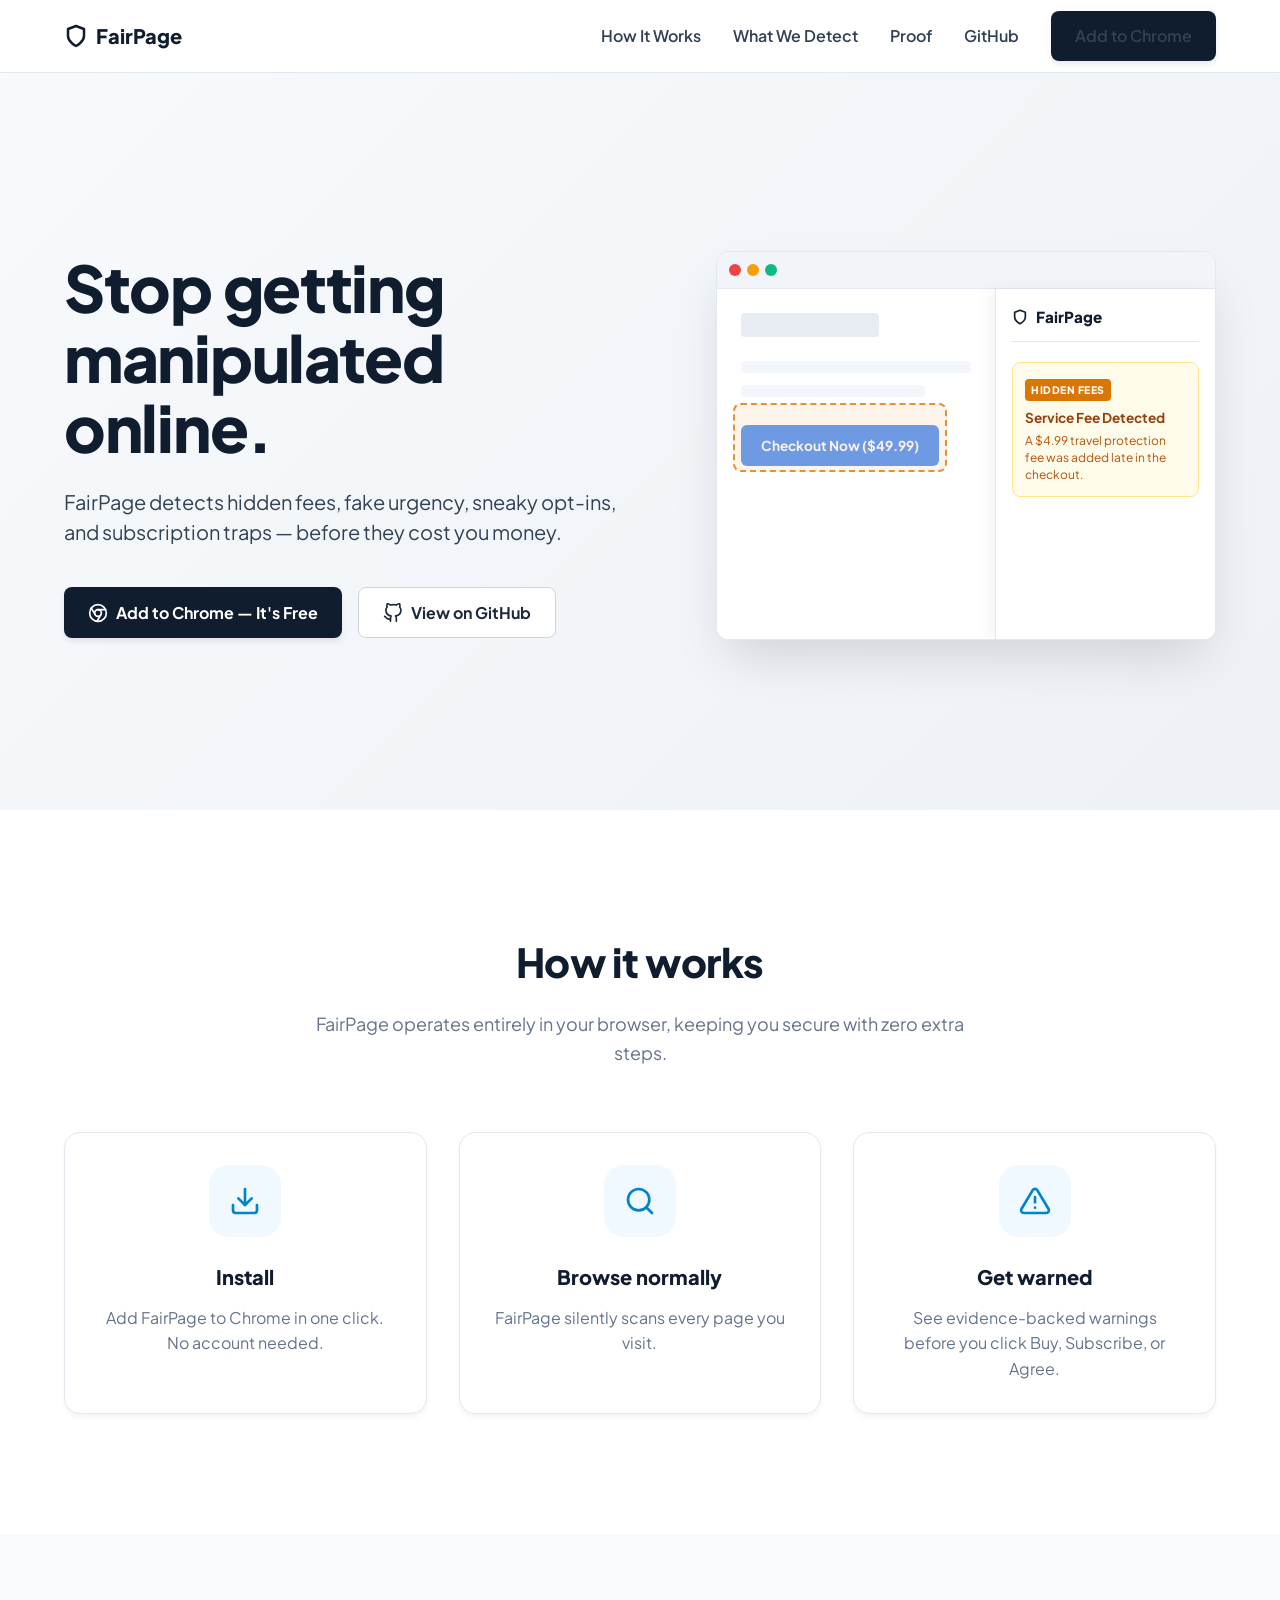
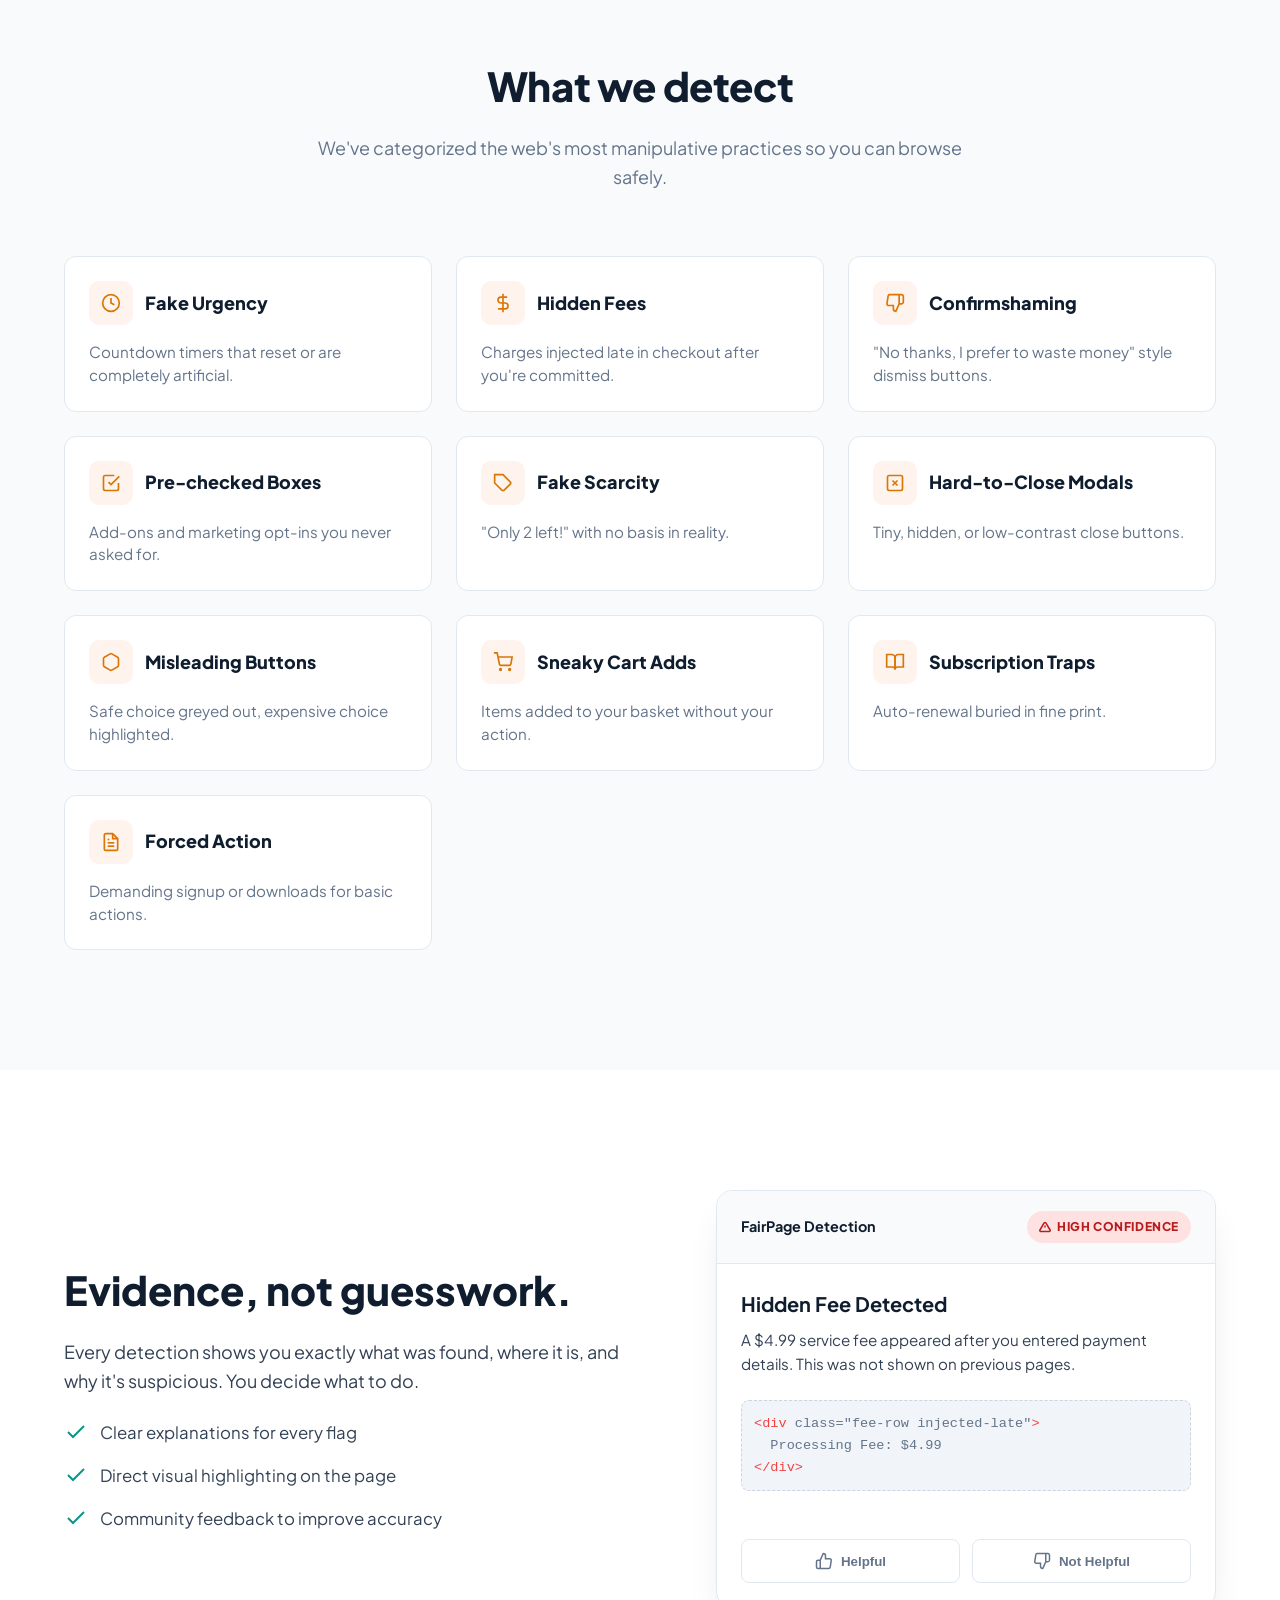
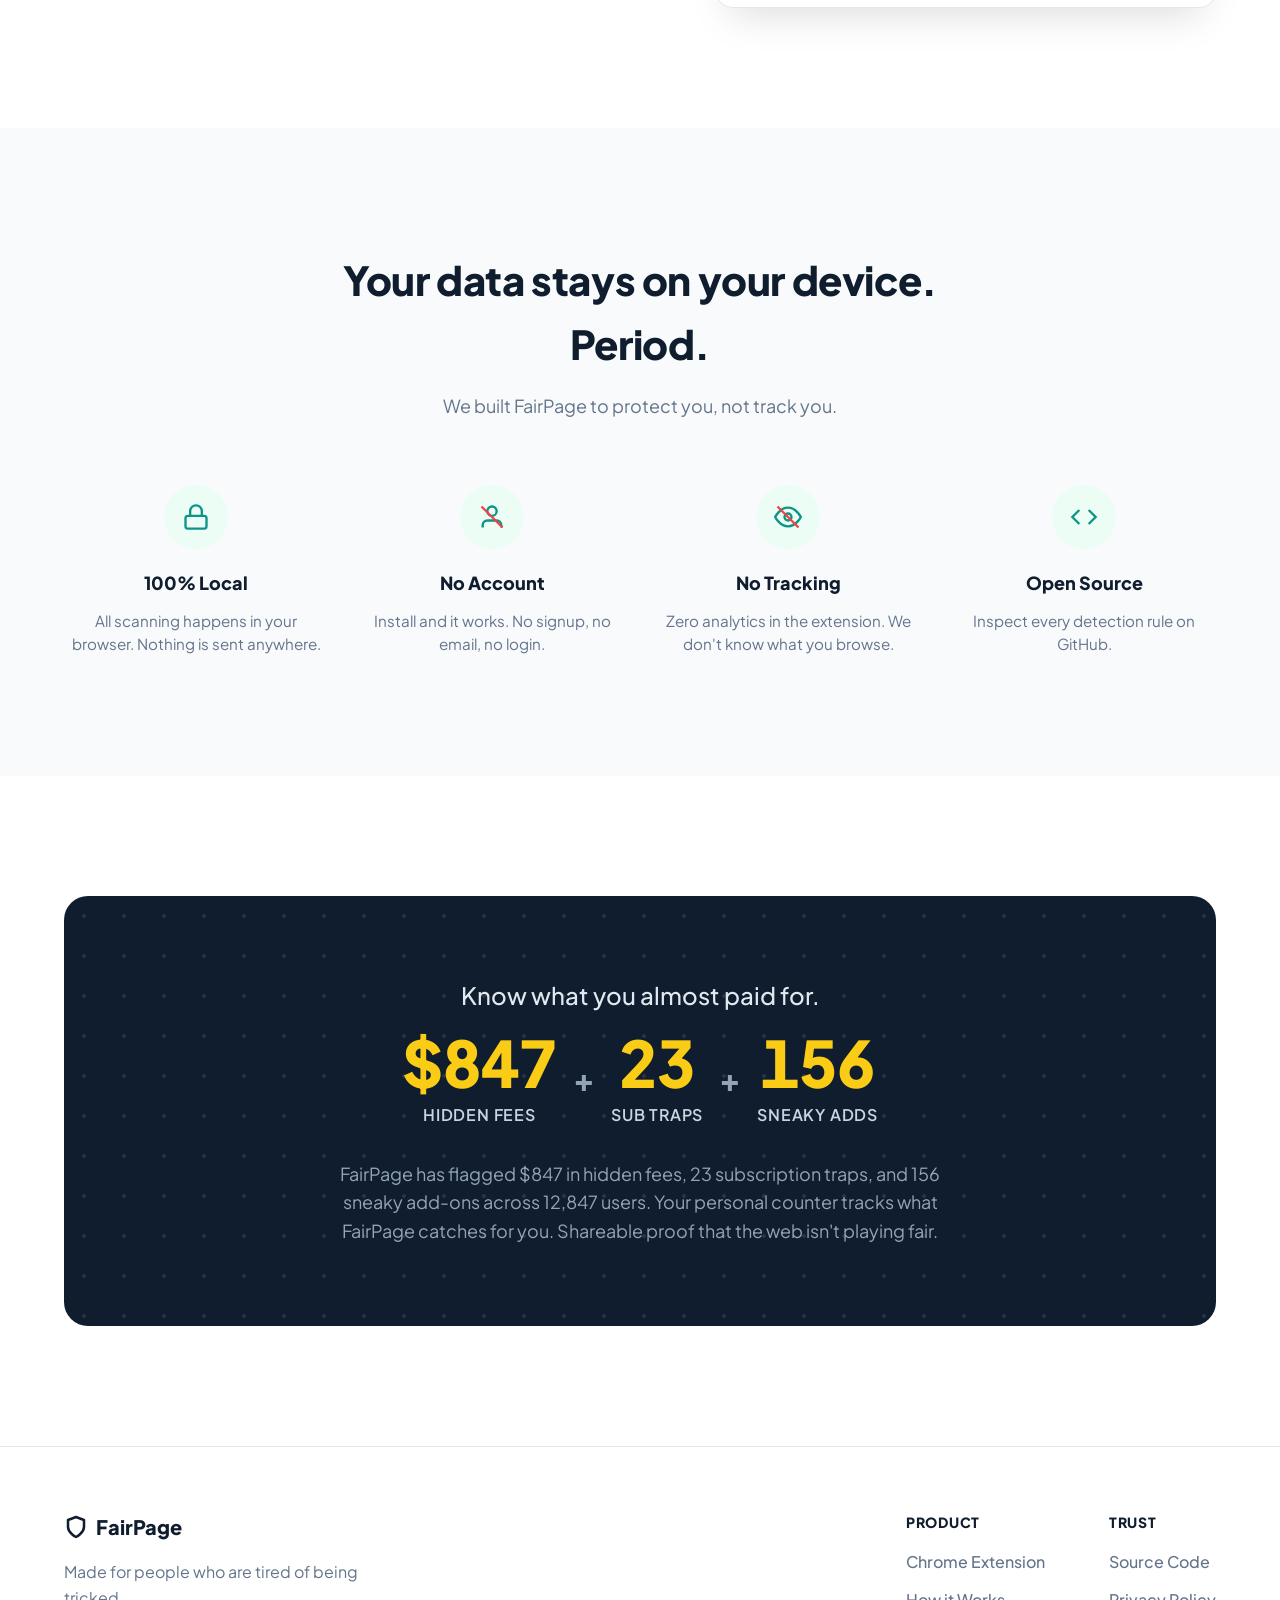
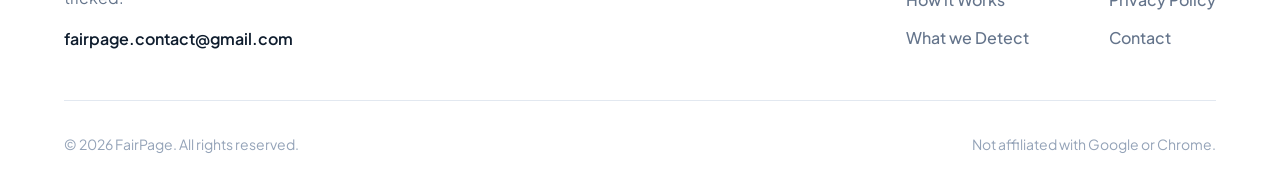
==== index.html @ 8c4fdb08 "Initial commit for FairPage Site" ====
<!DOCTYPE html>
<html lang="en">
<head>
    <meta charset="UTF-8">
    <meta name="viewport" content="width=device-width, initial-scale=1.0">
    <title>FairPage | Stop getting manipulated online</title>
    <meta name="description" content="FairPage detects hidden fees, fake urgency, sneaky opt-ins, and subscription traps — before they cost you money.">
    <link rel="stylesheet" href="css/style.css">
</head>
<body>
    <!-- Navbar -->
    <nav class="navbar">
        <div class="container nav-content">
            <a href="#" class="logo">
                <svg width="24" height="24" viewBox="0 0 24 24" fill="none" stroke="currentColor" stroke-width="2.5" stroke-linecap="round" stroke-linejoin="round"><path d="M12 22s8-4 8-10V5l-8-3-8 3v7c0 6 8 10 8 10z"/></svg>
                FairPage
            </a>
            <button class="menu-btn" aria-label="Toggle navigation">
                <svg width="24" height="24" viewBox="0 0 24 24" fill="none" stroke="currentColor" stroke-width="2.5" stroke-linecap="round" stroke-linejoin="round"><line x1="3" y1="12" x2="21" y2="12"></line><line x1="3" y1="6" x2="21" y2="6"></line><line x1="3" y1="18" x2="21" y2="18"></line></svg>
            </button>
            <div class="nav-links">
                <a href="#how-it-works">How It Works</a>
                <a href="#what-we-detect">What We Detect</a>
                <a href="#proof">Proof</a>
                <a href="https://github.com/Dark3993Fury/fairpage-extension" target="_blank">GitHub</a>
                <a href="CHROME_STORE_URL_PLACEHOLDER" class="btn-primary" target="_blank">Add to Chrome</a>
            </div>
        </div>
    </nav>

    <!-- Hero -->
    <section class="hero">
        <div class="container" style="display: flex; align-items: center; gap: 40px; width: 100%; flex-wrap: wrap;">
            <div class="hero-content fade-up">
                <h1>Stop getting manipulated online.</h1>
                <p>FairPage detects hidden fees, fake urgency, sneaky opt-ins, and subscription traps — before they cost you money.</p>
                <div class="hero-buttons">
                    <a href="CHROME_STORE_URL_PLACEHOLDER" class="btn-primary" target="_blank">
                        <!-- Chrome icon inline -->
                        <svg width="20" height="20" viewBox="0 0 24 24" fill="none" stroke="currentColor" stroke-width="2" stroke-linecap="round" stroke-linejoin="round"><circle cx="12" cy="12" r="10"></circle><circle cx="12" cy="12" r="4"></circle><line x1="21.17" y1="8" x2="12" y2="8"></line><line x1="3.95" y1="6.06" x2="8.54" y2="14"></line><line x1="10.88" y1="21.94" x2="15.46" y2="14"></line></svg>
                        Add to Chrome — It's Free
                    </a>
                    <a href="https://github.com/Dark3993Fury/fairpage-extension" class="btn-secondary" target="_blank">
                        <svg width="20" height="20" viewBox="0 0 24 24" fill="none" stroke="currentColor" stroke-width="2" stroke-linecap="round" stroke-linejoin="round"><path d="M9 19c-5 1.5-5-2.5-7-3m14 6v-3.87a3.37 3.37 0 0 0-.94-2.61c3.14-.35 6.44-1.54 6.44-7A5.44 5.44 0 0 0 20 4.77 5.07 5.07 0 0 0 19.91 1S18.73.65 16 2.48a13.38 13.38 0 0 0-7 0C6.27.65 5.09 1 5.09 1A5.07 5.07 0 0 0 5 4.77a5.44 5.44 0 0 0-1.5 3.78c0 5.42 3.3 6.61 6.44 7A3.37 3.37 0 0 0 9 18.13V22"></path></svg>
                        View on GitHub
                    </a>
                </div>
            </div>
            
            <div class="hero-visual fade-up delay-200">
                <div class="mockup-container">
                    <div class="browser-window">
                        <div class="browser-header">
                            <div class="dot red"></div><div class="dot yellow"></div><div class="dot green"></div>
                        </div>
                        <div class="browser-body">
                            <div class="webpage-mock">
                                <div class="mock-title"></div>
                                <div class="mock-text"></div>
                                <div class="mock-text" style="width:80%"></div>
                                <div style="position: relative; display: inline-block;">
                                    <div class="mock-btn">Checkout Now ($49.99)</div>
                                    <div class="highlight-box"></div>
                                </div>
                            </div>
                            <div class="extension-panel">
                                <div class="panel-header">
                                    <svg width="16" height="16" viewBox="0 0 24 24" fill="none" stroke="currentColor" stroke-width="2.5" stroke-linecap="round" stroke-linejoin="round"><path d="M12 22s8-4 8-10V5l-8-3-8 3v7c0 6 8 10 8 10z"/></svg>
                                    FairPage
                                </div>
                                <div class="panel-alert">
                                    <span class="badge">Hidden Fees</span>
                                    <div class="title">Service Fee Detected</div>
                                    <div class="desc">A $4.99 travel protection fee was added late in the checkout.</div>
                                </div>
                            </div>
                        </div>
                    </div>
                </div>
            </div>
        </div>
    </section>

    <!-- How It Works -->
    <section id="how-it-works" class="section bg-light">
        <div class="container">
            <div class="section-header fade-up">
                <h2>How it works</h2>
                <p>FairPage operates entirely in your browser, keeping you secure with zero extra steps.</p>
            </div>
            <div class="steps-grid">
                <div class="step-card fade-up">
                    <div class="step-icon">
                        <svg width="32" height="32" viewBox="0 0 24 24" fill="none" stroke="currentColor" stroke-width="2" stroke-linecap="round" stroke-linejoin="round"><path d="M21 15v4a2 2 0 0 1-2 2H5a2 2 0 0 1-2-2v-4"></path><polyline points="7 10 12 15 17 10"></polyline><line x1="12" y1="15" x2="12" y2="3"></line></svg>
                    </div>
                    <h3>Install</h3>
                    <p>Add FairPage to Chrome in one click. No account needed.</p>
                </div>
                <div class="step-card fade-up delay-100">
                    <div class="step-icon">
                        <svg width="32" height="32" viewBox="0 0 24 24" fill="none" stroke="currentColor" stroke-width="2" stroke-linecap="round" stroke-linejoin="round"><circle cx="11" cy="11" r="8"></circle><line x1="21" y1="21" x2="16.65" y2="16.65"></line></svg>
                    </div>
                    <h3>Browse normally</h3>
                    <p>FairPage silently scans every page you visit.</p>
                </div>
                <div class="step-card fade-up delay-200">
                    <div class="step-icon">
                        <svg width="32" height="32" viewBox="0 0 24 24" fill="none" stroke="currentColor" stroke-width="2" stroke-linecap="round" stroke-linejoin="round"><path d="M10.29 3.86L1.82 18a2 2 0 0 0 1.71 3h16.94a2 2 0 0 0 1.71-3L13.71 3.86a2 2 0 0 0-3.42 0z"></path><line x1="12" y1="9" x2="12" y2="13"></line><line x1="12" y1="17" x2="12.01" y2="17"></line></svg>
                    </div>
                    <h3>Get warned</h3>
                    <p>See evidence-backed warnings before you click Buy, Subscribe, or Agree.</p>
                </div>
            </div>
        </div>
    </section>

    <!-- What We Detect -->
    <section id="what-we-detect" class="section">
        <div class="container">
            <div class="section-header fade-up">
                <h2>What we detect</h2>
                <p>We've categorized the web's most manipulative practices so you can browse safely.</p>
            </div>
            <div class="detect-grid">
                <div class="detect-card fade-up">
                    <div class="detect-header">
                        <div class="detect-icon"><svg width="20" height="20" viewBox="0 0 24 24" fill="none" stroke="currentColor" stroke-width="2"><circle cx="12" cy="12" r="10"/><polyline points="12 6 12 12 16 14"/></svg></div>
                        <h4>Fake Urgency</h4>
                    </div>
                    <p>Countdown timers that reset or are completely artificial.</p>
                </div>
                <div class="detect-card fade-up delay-100">
                    <div class="detect-header">
                        <div class="detect-icon"><svg width="20" height="20" viewBox="0 0 24 24" fill="none" stroke="currentColor" stroke-width="2"><line x1="12" y1="1" x2="12" y2="23"/><path d="M17 5H9.5a3.5 3.5 0 0 0 0 7h5a3.5 3.5 0 0 1 0 7H6"/></svg></div>
                        <h4>Hidden Fees</h4>
                    </div>
                    <p>Charges injected late in checkout after you're committed.</p>
                </div>
                <div class="detect-card fade-up delay-200">
                    <div class="detect-header">
                        <div class="detect-icon"><svg width="20" height="20" viewBox="0 0 24 24" fill="none" stroke="currentColor" stroke-width="2"><path d="M10 15v4a3 3 0 0 0 3 3l4-9V2H5.72a2 2 0 0 0-2 1.7l-1.38 9a2 2 0 0 0 2 2.3zm7-13h2.67A2.31 2.31 0 0 1 22 4v7a2.31 2.31 0 0 1-2.33 2H17"/></svg></div>
                        <h4>Confirmshaming</h4>
                    </div>
                    <p>"No thanks, I prefer to waste money" style dismiss buttons.</p>
                </div>
                <div class="detect-card fade-up">
                    <div class="detect-header">
                        <div class="detect-icon"><svg width="20" height="20" viewBox="0 0 24 24" fill="none" stroke="currentColor" stroke-width="2"><polyline points="9 11 12 14 22 4"/><path d="M21 12v7a2 2 0 0 1-2 2H5a2 2 0 0 1-2-2V5a2 2 0 0 1 2-2h11"/></svg></div>
                        <h4>Pre-checked Boxes</h4>
                    </div>
                    <p>Add-ons and marketing opt-ins you never asked for.</p>
                </div>
                <div class="detect-card fade-up delay-100">
                    <div class="detect-header">
                        <div class="detect-icon"><svg width="20" height="20" viewBox="0 0 24 24" fill="none" stroke="currentColor" stroke-width="2"><path d="M20.59 13.41l-7.17 7.17a2 2 0 0 1-2.83 0L2 12V2h10l8.59 8.59a2 2 0 0 1 0 2.82z"/><line x1="7" y1="7" x2="7.01" y2="7"/></svg></div>
                        <h4>Fake Scarcity</h4>
                    </div>
                    <p>"Only 2 left!" with no basis in reality.</p>
                </div>
                <div class="detect-card fade-up delay-200">
                    <div class="detect-header">
                        <div class="detect-icon"><svg width="20" height="20" viewBox="0 0 24 24" fill="none" stroke="currentColor" stroke-width="2"><rect x="3" y="3" width="18" height="18" rx="2" ry="2"/><line x1="9" y1="9" x2="15" y2="15"/><line x1="15" y1="9" x2="9" y2="15"/></svg></div>
                        <h4>Hard-to-Close Modals</h4>
                    </div>
                    <p>Tiny, hidden, or low-contrast close buttons.</p>
                </div>
                <div class="detect-card fade-up">
                    <div class="detect-header">
                        <div class="detect-icon"><svg width="20" height="20" viewBox="0 0 24 24" fill="none" stroke="currentColor" stroke-width="2"><path d="M21 16V8a2 2 0 0 0-1-1.73l-7-4a2 2 0 0 0-2 0l-7 4A2 2 0 0 0 3 8v8a2 2 0 0 0 1 1.73l7 4a2 2 0 0 0 2 0l7-4A2 2 0 0 0 21 16z"/></svg></div>
                        <h4>Misleading Buttons</h4>
                    </div>
                    <p>Safe choice greyed out, expensive choice highlighted.</p>
                </div>
                <div class="detect-card fade-up delay-100">
                    <div class="detect-header">
                        <div class="detect-icon"><svg width="20" height="20" viewBox="0 0 24 24" fill="none" stroke="currentColor" stroke-width="2"><circle cx="9" cy="21" r="1"/><circle cx="20" cy="21" r="1"/><path d="M1 1h4l2.68 13.39a2 2 0 0 0 2 1.61h9.72a2 2 0 0 0 2-1.61L23 6H6"/></svg></div>
                        <h4>Sneaky Cart Adds</h4>
                    </div>
                    <p>Items added to your basket without your action.</p>
                </div>
                <div class="detect-card fade-up delay-200">
                    <div class="detect-header">
                        <div class="detect-icon"><svg width="20" height="20" viewBox="0 0 24 24" fill="none" stroke="currentColor" stroke-width="2"><path d="M2 3h6a4 4 0 0 1 4 4v14a3 3 0 0 0-3-3H2z"/><path d="M22 3h-6a4 4 0 0 0-4 4v14a3 3 0 0 1 3-3h7z"/></svg></div>
                        <h4>Subscription Traps</h4>
                    </div>
                    <p>Auto-renewal buried in fine print.</p>
                </div>
                <div class="detect-card fade-up">
                    <div class="detect-header">
                        <div class="detect-icon"><svg width="20" height="20" viewBox="0 0 24 24" fill="none" stroke="currentColor" stroke-width="2"><path d="M14 2H6a2 2 0 0 0-2 2v16a2 2 0 0 0 2 2h12a2 2 0 0 0 2-2V8z"/><polyline points="14 2 14 8 20 8"/><line x1="16" y1="13" x2="8" y2="13"/><line x1="16" y1="17" x2="8" y2="17"/><polyline points="10 9 9 9 8 9"/></svg></div>
                        <h4>Forced Action</h4>
                    </div>
                    <p>Demanding signup or downloads for basic actions.</p>
                </div>
            </div>
        </div>
    </section>

    <!-- Real Proof -->
    <section id="proof" class="section bg-light">
        <div class="container evidence-layout">
            <div class="evidence-text fade-up">
                <h3>Evidence, not guesswork.</h3>
                <p>Every detection shows you exactly what was found, where it is, and why it's suspicious. You decide what to do.</p>
                <ul style="display: flex; flex-direction: column; gap: 16px;">
                    <li style="display: flex; align-items:flex-start; gap: 12px;">
                        <svg width="24" height="24" viewBox="0 0 24 24" fill="none" stroke="currentColor" stroke-width="2" style="color: var(--success); flex-shrink: 0;"><polyline points="20 6 9 17 4 12"/></svg>
                        <span style="color: var(--secondary); font-size: 1.05rem;">Clear explanations for every flag</span>
                    </li>
                    <li style="display: flex; align-items:flex-start; gap: 12px;">
                        <svg width="24" height="24" viewBox="0 0 24 24" fill="none" stroke="currentColor" stroke-width="2" style="color: var(--success); flex-shrink: 0;"><polyline points="20 6 9 17 4 12"/></svg>
                        <span style="color: var(--secondary); font-size: 1.05rem;">Direct visual highlighting on the page</span>
                    </li>
                    <li style="display: flex; align-items:flex-start; gap: 12px;">
                        <svg width="24" height="24" viewBox="0 0 24 24" fill="none" stroke="currentColor" stroke-width="2" style="color: var(--success); flex-shrink: 0;"><polyline points="20 6 9 17 4 12"/></svg>
                        <span style="color: var(--secondary); font-size: 1.05rem;">Community feedback to improve accuracy</span>
                    </li>
                </ul>
            </div>
            
            <div class="evidence-mockup fade-up delay-200">
                <div class="evidence-card">
                    <div class="evidence-card-header">
                        <span style="font-weight: 700; color: var(--primary); font-size: 0.9rem;">FairPage Detection</span>
                        <span class="evidence-pill">
                            <svg width="12" height="12" viewBox="0 0 24 24" fill="none" stroke="currentColor" stroke-width="3"><path d="M10.29 3.86L1.82 18a2 2 0 0 0 1.71 3h16.94a2 2 0 0 0 1.71-3L13.71 3.86a2 2 0 0 0-3.42 0z"/><line x1="12" y1="9" x2="12" y2="13"/><line x1="12" y1="17" x2="12.01" y2="17"/></svg>
                            High Confidence
                        </span>
                    </div>
                    <div class="evidence-card-body">
                        <h4>Hidden Fee Detected</h4>
                        <p>A $4.99 service fee appeared after you entered payment details. This was not shown on previous pages.</p>
                        
                        <div style="background: #f1f5f9; padding: 12px; border-radius: 8px; margin-bottom: 24px; font-size: 0.85rem; color: var(--text-light); font-family: monospace; border: 1px dashed #cbd5e1;">
                            <span style="color: #ef4444;">&lt;div</span> class="fee-row injected-late"<span style="color: #ef4444;">&gt;</span><br>
                            &nbsp;&nbsp;Processing Fee: $4.99<br>
                            <span style="color: #ef4444;">&lt;/div&gt;</span>
                        </div>
                    </div>
                    <div class="evidence-actions">
                        <button class="btn-vote">
                            <svg width="18" height="18" viewBox="0 0 24 24" fill="none" stroke="currentColor" stroke-width="2"><path d="M14 9V5a3 3 0 0 0-3-3l-4 9v11h11.28a2 2 0 0 0 2-1.7l1.38-9a2 2 0 0 0-2-2.3zM7 22H4a2 2 0 0 1-2-2v-7a2 2 0 0 1 2-2h3"/></svg>
                            Helpful
                        </button>
                        <button class="btn-vote">
                            <svg width="18" height="18" viewBox="0 0 24 24" fill="none" stroke="currentColor" stroke-width="2"><path d="M10 15v4a3 3 0 0 0 3 3l4-9V2H5.72a2 2 0 0 0-2 1.7l-1.38 9a2 2 0 0 0 2 2.3zm7-13h2.67A2.31 2.31 0 0 1 22 4v7a2.31 2.31 0 0 1-2.33 2H17"/></svg>
                            Not Helpful
                        </button>
                    </div>
                </div>
            </div>
        </div>
    </section>

    <!-- Trust Section -->
    <section class="section">
        <div class="container">
            <div class="section-header fade-up">
                <h2>Your data stays on your device. Period.</h2>
                <p>We built FairPage to protect you, not track you.</p>
            </div>
            <div class="trust-grid">
                <div class="trust-item fade-up">
                    <div class="trust-icon"><svg width="28" height="28" viewBox="0 0 24 24" fill="none" stroke="currentColor" stroke-width="2"><rect x="3" y="11" width="18" height="11" rx="2" ry="2"/><path d="M7 11V7a5 5 0 0 1 10 0v4"/></svg></div>
                    <h4>100% Local</h4>
                    <p>All scanning happens in your browser. Nothing is sent anywhere.</p>
                </div>
                <div class="trust-item fade-up delay-100">
                    <div class="trust-icon"><svg width="28" height="28" viewBox="0 0 24 24" fill="none" stroke="currentColor" stroke-width="2"><path d="M20 21v-2a4 4 0 0 0-4-4H8a4 4 0 0 0-4 4v2"/><circle cx="12" cy="7" r="4"/><line x1="3" y1="3" x2="21" y2="21" stroke="#ef4444" stroke-width="2"/></svg></div>
                    <h4>No Account</h4>
                    <p>Install and it works. No signup, no email, no login.</p>
                </div>
                <div class="trust-item fade-up delay-200">
                    <div class="trust-icon"><svg width="28" height="28" viewBox="0 0 24 24" fill="none" stroke="currentColor" stroke-width="2"><path d="M1 12s4-8 11-8 11 8 11 8-4 8-11 8-11-8-11-8z"/><circle cx="12" cy="12" r="3"/><line x1="3" y1="3" x2="21" y2="21" stroke="#ef4444" stroke-width="2"/></svg></div>
                    <h4>No Tracking</h4>
                    <p>Zero analytics in the extension. We don't know what you browse.</p>
                </div>
                <div class="trust-item fade-up delay-300">
                    <div class="trust-icon"><svg width="28" height="28" viewBox="0 0 24 24" fill="none" stroke="currentColor" stroke-width="2"><polyline points="16 18 22 12 16 6"/><polyline points="8 6 2 12 8 18"/></svg></div>
                    <h4>Open Source</h4>
                    <p>Inspect every detection rule on GitHub.</p>
                </div>
            </div>
        </div>
    </section>

    <!-- Money Counter Section -->
    <section class="section bg-light">
        <div class="container fade-up">
            <div class="counter-box">
                <div class="counter-content">
                    <h2 class="counter-stat">Know what you almost paid for.</h2>
                    <div class="counter-number">
                        <div class="stat-item">
                            <span class="stat-val">$847</span>
                            <span class="stat-label">Hidden Fees</span>
                        </div>
                        <div style="font-size: 2rem; color: #94a3b8; align-self: center;">+</div>
                        <div class="stat-item">
                            <span class="stat-val">23</span>
                            <span class="stat-label">Sub Traps</span>
                        </div>
                        <div style="font-size: 2rem; color: #94a3b8; align-self: center;">+</div>
                        <div class="stat-item">
                            <span class="stat-val">156</span>
                            <span class="stat-label">Sneaky Adds</span>
                        </div>
                    </div>
                    <p class="counter-sub">FairPage has flagged $847 in hidden fees, 23 subscription traps, and 156 sneaky add-ons across 12,847 users. Your personal counter tracks what FairPage catches for you. Shareable proof that the web isn't playing fair.</p>
                </div>
            </div>
        </div>
    </section>

    <!-- Footer -->
    <footer class="footer">
        <div class="container">
            <div class="footer-content">
                <div class="footer-brand">
                    <div class="footer-logo">
                        <svg width="24" height="24" viewBox="0 0 24 24" fill="none" stroke="currentColor" stroke-width="2.5" stroke-linecap="round" stroke-linejoin="round"><path d="M12 22s8-4 8-10V5l-8-3-8 3v7c0 6 8 10 8 10z"/></svg>
                        FairPage
                    </div>
                    <p>Made for people who are tired of being tricked.</p>
                    <a href="mailto:fairpage.contact@gmail.com" style="color: var(--primary); font-weight: 600;">fairpage.contact@gmail.com</a>
                </div>
                <div class="footer-links">
                    <div class="footer-col">
                        <h5>Product</h5>
                        <ul>
                            <li><a href="CHROME_STORE_URL_PLACEHOLDER" target="_blank">Chrome Extension</a></li>
                            <li><a href="#how-it-works">How it Works</a></li>
                            <li><a href="#what-we-detect">What we Detect</a></li>
                        </ul>
                    </div>
                    <div class="footer-col">
                        <h5>Trust</h5>
                        <ul>
                            <li><a href="GITHUB_REPO_URL_PLACEHOLDER" target="_blank">Source Code</a></li>
                            <li><a href="privacy.html">Privacy Policy</a></li>
                            <li><a href="mailto:fairpage.contact@gmail.com">Contact</a></li>
                        </ul>
                    </div>
                </div>
            </div>
            <div class="footer-bottom">
                <p>&copy; 2026 FairPage. All rights reserved.</p>
                <p>Not affiliated with Google or Chrome.</p>
            </div>
        </div>
    </footer>

    <script src="js/main.js"></script>
</body>
</html>
---- css/style.css ----
@import url('https://fonts.googleapis.com/css2?family=Plus+Jakarta+Sans:wght@400;500;600;700;800&display=swap');

:root {
  --primary: #0f1d2e;
  --secondary: #334155;
  --accent: #d97706;
  --success: #0d9488;
  --bg: #f8fafc;
  --surface: #ffffff;
  --text: #1e293b;
  --text-light: #64748b;
  --font-main: 'Plus Jakarta Sans', sans-serif;
}

* { box-sizing: border-box; margin: 0; padding: 0; }
body { font-family: var(--font-main); background: var(--bg); color: var(--text); line-height: 1.6; overflow-x: hidden; }

a { text-decoration: none; color: inherit; }
ul { list-style: none; }

.container { max-width: 1200px; margin: 0 auto; padding: 0 24px; }

/* NAVBAR */
.navbar { position: fixed; top: 0; width: 100%; background: rgba(255, 255, 255, 0.95); backdrop-filter: blur(8px); z-index: 1000; border-bottom: 1px solid #e2e8f0; }
.nav-content { display: flex; justify-content: space-between; align-items: center; height: 72px; }
.logo { display: flex; align-items: center; gap: 8px; font-weight: 800; font-size: 1.25rem; color: var(--primary); }
.nav-links { display: flex; gap: 32px; align-items: center; }
.nav-links a { font-weight: 600; color: var(--secondary); transition: color 0.2s; }
.nav-links a:hover { color: var(--primary); }
.btn-primary { background: var(--primary); color: white; padding: 12px 24px; border-radius: 8px; font-weight: 700; display: inline-flex; align-items: center; gap: 8px; transition: transform 0.2s, background 0.2s; box-shadow: 0 4px 6px -1px rgba(15, 29, 46, 0.1); }
.btn-primary:hover { background: #1a2f4c; transform: translateY(-1px); color: white;}
.btn-secondary { background: white; color: var(--text); padding: 12px 24px; border-radius: 8px; font-weight: 700; border: 1px solid #cbd5e1; display: inline-flex; align-items: center; gap: 8px; transition: all 0.2s; }
.btn-secondary:hover { background: #f1f5f9; border-color: #94a3b8; }

/* HERO */
.hero { padding: 160px 0 80px; min-height: 90vh; display: flex; align-items: center; position: relative; overflow: hidden; background: linear-gradient(135deg, rgba(248,250,252,1) 0%, rgba(226,232,240,0.5) 100%);}
.hero-content { flex: 1; max-width: 600px; z-index: 2; }
.hero h1 { font-size: 4rem; font-weight: 800; line-height: 1.1; margin-bottom: 24px; color: var(--primary); letter-spacing: -0.02em; }
.hero p { font-size: 1.25rem; color: var(--secondary); margin-bottom: 40px; line-height: 1.5; }
.hero-buttons { display: flex; gap: 16px; flex-wrap: wrap; }
.hero-visual { flex: 1; display: flex; justify-content: flex-end; position: relative; z-index: 1; }

/* Mockup */
.mockup-container { position: relative; width: 100%; max-width: 500px; animation: float 6s ease-in-out infinite; }
@keyframes float { 0% { transform: translateY(0px); } 50% { transform: translateY(-15px); } 100% { transform: translateY(0px); } }
.browser-window { background: var(--surface); border-radius: 12px; box-shadow: 0 25px 50px -12px rgba(0, 0, 0, 0.15); border: 1px solid #e2e8f0; overflow: hidden; display: flex; flex-direction: column; }
.browser-header { background: #f1f5f9; padding: 12px; display: flex; gap: 6px; border-bottom: 1px solid #e2e8f0; }
.dot { width: 12px; height: 12px; border-radius: 50%; }
.dot.red { background: #ef4444; } .dot.yellow { background: #f59e0b; } .dot.green { background: #10b981; }
.browser-body { display: flex; height: 350px; position: relative; background: #fff;}
.webpage-mock { flex: 1; padding: 24px; opacity: 0.8; }
.mock-title { height: 24px; width: 60%; background: #e2e8f0; border-radius: 4px; margin-bottom: 24px; }
.mock-text { height: 12px; width: 100%; background: #f1f5f9; border-radius: 4px; margin-bottom: 12px; }
.mock-btn { background: #3b82f6; color: white; display: inline-block; padding: 10px 20px; border-radius: 6px; font-size: 0.85rem; font-weight: bold; margin-top: 16px; position: relative;}
.highlight-box { position: absolute; border: 2px dashed var(--accent); background: rgba(217, 119, 6, 0.1); inset: -6px -8px; border-radius: 8px; animation: pulse 2s infinite; }
@keyframes pulse { 0% { opacity: 0.6; } 50% { opacity: 1; } 100% { opacity: 0.6; } }

/* Panel Mockup */
.extension-panel { width: 220px; background: white; border-left: 1px solid #e2e8f0; padding: 16px; display: flex; flex-direction: column; gap: 12px; box-shadow: -5px 0 15px rgba(0,0,0,0.05);}
.panel-header { display: flex; align-items: center; gap: 8px; font-size: 0.95rem; font-weight: 800; color: var(--primary); margin-bottom: 8px; border-bottom: 1px solid #e2e8f0; padding-bottom: 12px;}
.panel-alert { background: #fffbeb; border: 1px solid #fde68a; border-radius: 8px; padding: 12px; position: relative; }
.panel-alert .badge { background: var(--accent); color: white; font-size: 0.65rem; font-weight: 800; padding: 3px 6px; border-radius: 4px; display: inline-block; margin-bottom: 6px; text-transform: uppercase; letter-spacing: 0.05em;}
.panel-alert .title { font-size: 0.85rem; font-weight: 700; color: #92400e; margin-bottom: 4px;}
.panel-alert .desc { font-size: 0.75rem; color: #b45309; line-height: 1.4;}

/* HOW IT WORKS */
.section { padding: 120px 0; }
.bg-light { background: white; }
.section-header { text-align: center; max-width: 700px; margin: 0 auto 64px; }
.section-header h2 { font-size: 2.5rem; color: var(--primary); margin-bottom: 16px; font-weight: 800; letter-spacing: -0.01em;}
.section-header p { font-size: 1.125rem; color: var(--text-light); }

.steps-grid { display: grid; grid-template-columns: repeat(3, 1fr); gap: 32px; }
.step-card { text-align: center; padding: 32px; background: var(--surface); border-radius: 16px; box-shadow: 0 4px 6px -1px rgba(0,0,0,0.05); border: 1px solid #e2e8f0;}
.step-icon { width: 72px; height: 72px; background: #f0f9ff; color: #0284c7; border-radius: 20px; display: flex; align-items: center; justify-content: center; margin: 0 auto 24px; }
.step-card h3 { font-size: 1.25rem; color: var(--primary); margin-bottom: 12px; font-weight: 800; }
.step-card p { color: var(--text-light); line-height: 1.6; }

/* WHAT WE DETECT */
.detect-grid { display: grid; grid-template-columns: repeat(auto-fit, minmax(280px, 1fr)); gap: 24px; }
.detect-card { background: var(--surface); padding: 24px; border-radius: 12px; border: 1px solid #e2e8f0; transition: transform 0.2s, box-shadow 0.2s; }
.detect-card:hover { transform: translateY(-4px); box-shadow: 0 12px 24px -10px rgba(0,0,0,0.1); border-color: #cbd5e1; }
.detect-header { display: flex; align-items: center; gap: 12px; margin-bottom: 16px; }
.detect-icon { width: 44px; height: 44px; background: #fff3ed; color: var(--accent); border-radius: 10px; display: flex; align-items: center; justify-content: center; }
.detect-card h4 { font-size: 1.125rem; color: var(--primary); font-weight: 800; }
.detect-card p { color: var(--text-light); font-size: 0.95rem; line-height: 1.5; }

/* REAL PROOF */
.evidence-layout { display: flex; align-items: center; gap: 64px; }
.evidence-text { flex: 1; }
.evidence-text h3 { font-size: 2.5rem; color: var(--primary); margin-bottom: 24px; font-weight: 800; line-height: 1.2;}
.evidence-text p { font-size: 1.125rem; color: var(--secondary); margin-bottom: 24px; line-height: 1.6; }

.evidence-mockup { flex: 1; min-width: 300px; max-width: 500px; width: 100%;}
.evidence-card { background: white; border-radius: 16px; box-shadow: 0 20px 40px -15px rgba(0,0,0,0.15); border: 1px solid #e2e8f0; overflow: hidden; }
.evidence-card-header { background: #f8fafc; padding: 20px 24px; border-bottom: 1px solid #e2e8f0; display: flex; justify-content: space-between; align-items: center; }
.evidence-pill { display: inline-flex; align-items: center; gap: 6px; background: #fee2e2; color: #b91c1c; padding: 6px 12px; border-radius: 20px; font-size: 0.75rem; font-weight: 800; text-transform: uppercase; letter-spacing: 0.05em;}
.evidence-card-body { padding: 24px; }
.evidence-card-body h4 { font-size: 1.25rem; margin-bottom: 8px; color: var(--primary); font-weight: 700;}
.evidence-card-body p { color: var(--secondary); margin-bottom: 24px; font-size: 0.95rem; }
.evidence-actions { display: flex; gap: 12px; padding: 0 24px 24px;}
.btn-vote { flex: 1; padding: 12px; border-radius: 8px; border: 1px solid #e2e8f0; background: white; color: var(--text-light); font-weight: 700; cursor: pointer; transition: all 0.2s; display: flex; align-items: center; justify-content: center; gap: 8px;}
.btn-vote:hover { background: #f8fafc; color: var(--primary); border-color: #cbd5e1;}

/* TRUST SECTION */
.trust-grid { display: grid; grid-template-columns: repeat(4, 1fr); gap: 32px; }
.trust-item { text-align: center; }
.trust-icon { width: 64px; height: 64px; background: #ecfdf5; color: var(--success); border-radius: 50%; display: flex; align-items: center; justify-content: center; margin: 0 auto 20px; }
.trust-item h4 { font-size: 1.125rem; color: var(--primary); margin-bottom: 12px; font-weight: 800;}
.trust-item p { color: var(--text-light); font-size: 0.95rem; line-height: 1.5;}

/* COUNTER SECTION */
.counter-box { background: var(--primary); color: white; border-radius: 24px; padding: 80px 32px; text-align: center; position: relative; overflow: hidden; }
.counter-box::before { content: ''; position: absolute; inset: 0; opacity: 0.1; background-image: radial-gradient(circle at 50% 50%, white 2px, transparent 2px); background-size: 40px 40px; }
.counter-content { position: relative; z-index: 1;}
.counter-number {font-size: 5rem; font-weight: 800; color: #facc15; margin-bottom: 24px; font-variant-numeric: tabular-nums; display: flex; justify-content: center; align-items: baseline; gap: 16px; flex-wrap: wrap;}
.stat-item { display:flex; flex-direction: column; align-items: center;}
.stat-val { font-size: 4rem; line-height: 1;}
.stat-label { font-size: 1rem; color: #cbd5e1; font-weight: 600; text-transform: uppercase; letter-spacing: 0.05em; margin-top: 8px;}
.counter-stat { font-size: 1.5rem; color: #e2e8f0; margin-bottom: 16px; font-weight: 500; }
.counter-sub { color: #94a3b8; font-size: 1.125rem; max-width: 600px; margin: 32px auto 0;}

/* FOOTER */
.footer { background: white; padding: 64px 0 32px; border-top: 1px solid #e2e8f0; }
.footer-content { display: flex; justify-content: space-between; flex-wrap: wrap; gap: 32px; margin-bottom: 48px; }
.footer-brand { max-width: 300px; }
.footer-logo { display: flex; align-items: center; gap: 8px; font-weight: 800; font-size: 1.25rem; color: var(--primary); margin-bottom: 16px; }
.footer-brand p { color: var(--text-light); margin-bottom: 16px;}
.footer-links { display: flex; gap: 64px; }
.footer-col h5 { font-size: 0.875rem; text-transform: uppercase; color: var(--primary); font-weight: 800; margin-bottom: 16px; letter-spacing: 0.05em; }
.footer-col ul { display: flex; flex-direction: column; gap: 12px; }
.footer-col a { color: var(--text-light); transition: color 0.2s; font-weight: 500;}
.footer-col a:hover { color: var(--primary); }
.footer-bottom { padding-top: 32px; border-top: 1px solid #e2e8f0; display: flex; justify-content: space-between; align-items: center; color: #94a3b8; font-size: 0.875rem; }

/* PRIVACY PAGE */
.page-header { background: var(--primary); padding: 160px 0 80px; text-align: center; color: white; }
.page-header h1 { font-size: 3.5rem; font-weight: 800; margin-bottom: 16px; letter-spacing: -0.02em;}
.page-content { padding: 80px 0; max-width: 800px; margin: 0 auto; }
.prose { font-size: 1.125rem; color: var(--secondary); margin-bottom: 24px; line-height: 1.8;}
.prose h2 { color: var(--primary); font-size: 1.75rem; margin: 48px 0 24px; font-weight: 800; letter-spacing: -0.01em;}
.prose p { margin-bottom: 20px;}
.prose ul { margin-bottom: 32px; padding-left: 24px; list-style-type: disc; }
.prose li { margin-bottom: 12px; }

/* ANIMATIONS */
.fade-up { opacity: 0; transform: translateY(30px); transition: opacity 0.7s cubic-bezier(0.16, 1, 0.3, 1), transform 0.7s cubic-bezier(0.16, 1, 0.3, 1); }
.fade-up.visible { opacity: 1; transform: translateY(0); }
.delay-100 { transition-delay: 100ms; }
.delay-200 { transition-delay: 200ms; }
.delay-300 { transition-delay: 300ms; }

/* RESPONSIVE */
.menu-btn { display: none; background: none; border: none; cursor: pointer; color: var(--primary); padding: 8px;}
@media (max-width: 992px) {
  .hero { flex-direction: column; text-align: center; padding-top: 140px; }
  .hero-content { margin-bottom: 64px; }
  .hero h1 { font-size: 3rem; }
  .hero-buttons { justify-content: center; }
  .evidence-layout { flex-direction: column; text-align: center;}
  .trust-grid { grid-template-columns: repeat(2, 1fr); }
  .counter-number { flex-direction: column; gap: 32px;}
}
@media (max-width: 768px) {
  .nav-links { display: none; position: absolute; top: 72px; left: 0; right: 0; background: white; flex-direction: column; padding: 24px; box-shadow: 0 10px 15px -3px rgba(0,0,0,0.1); border-bottom: 1px solid #e2e8f0; }
  .nav-links.active { display: flex; }
  .menu-btn { display: block; }
  .steps-grid { grid-template-columns: 1fr; }
  .trust-grid { grid-template-columns: 1fr; }
  .footer-content { flex-direction: column; }
  .footer-links { flex-direction: column; gap: 40px; }
  .footer-bottom { flex-direction: column; text-align: center; gap: 16px; }
  .hero h1 { font-size: 2.5rem; }
  .section { padding: 80px 0;}
}
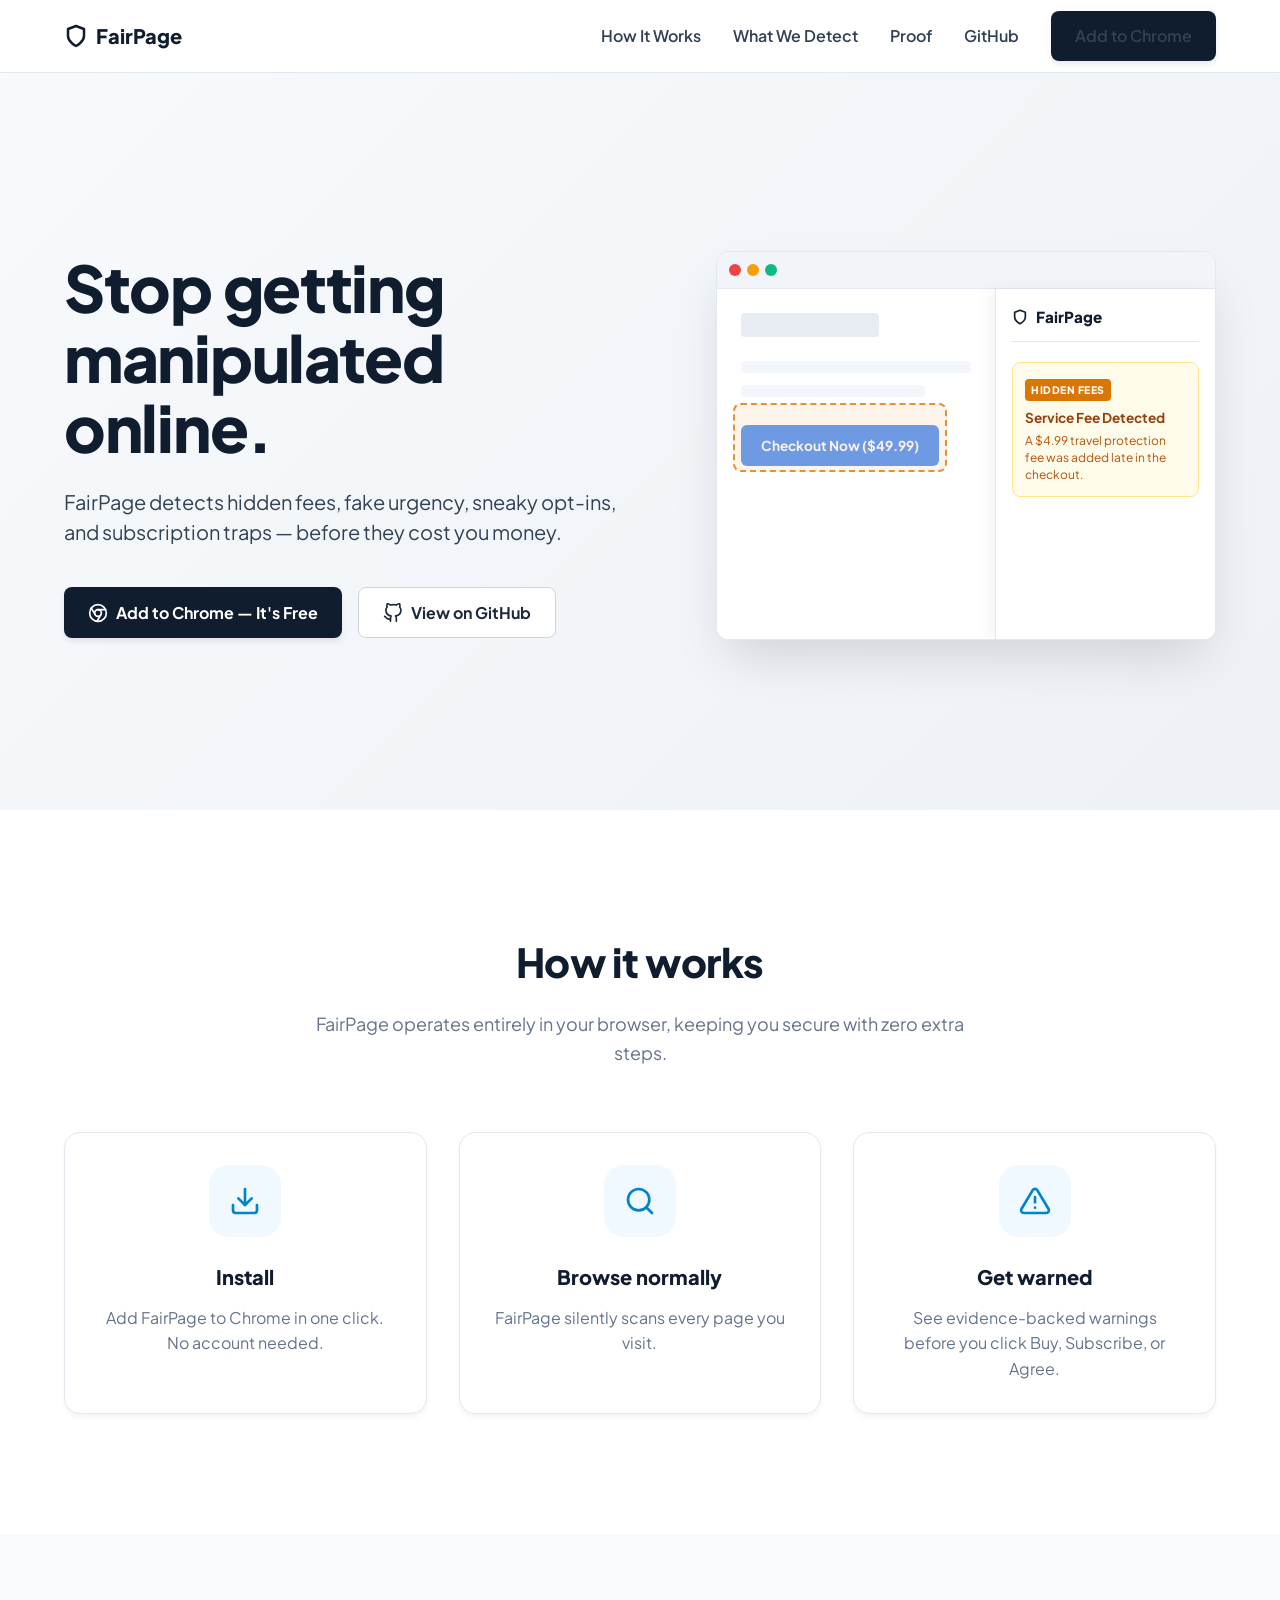
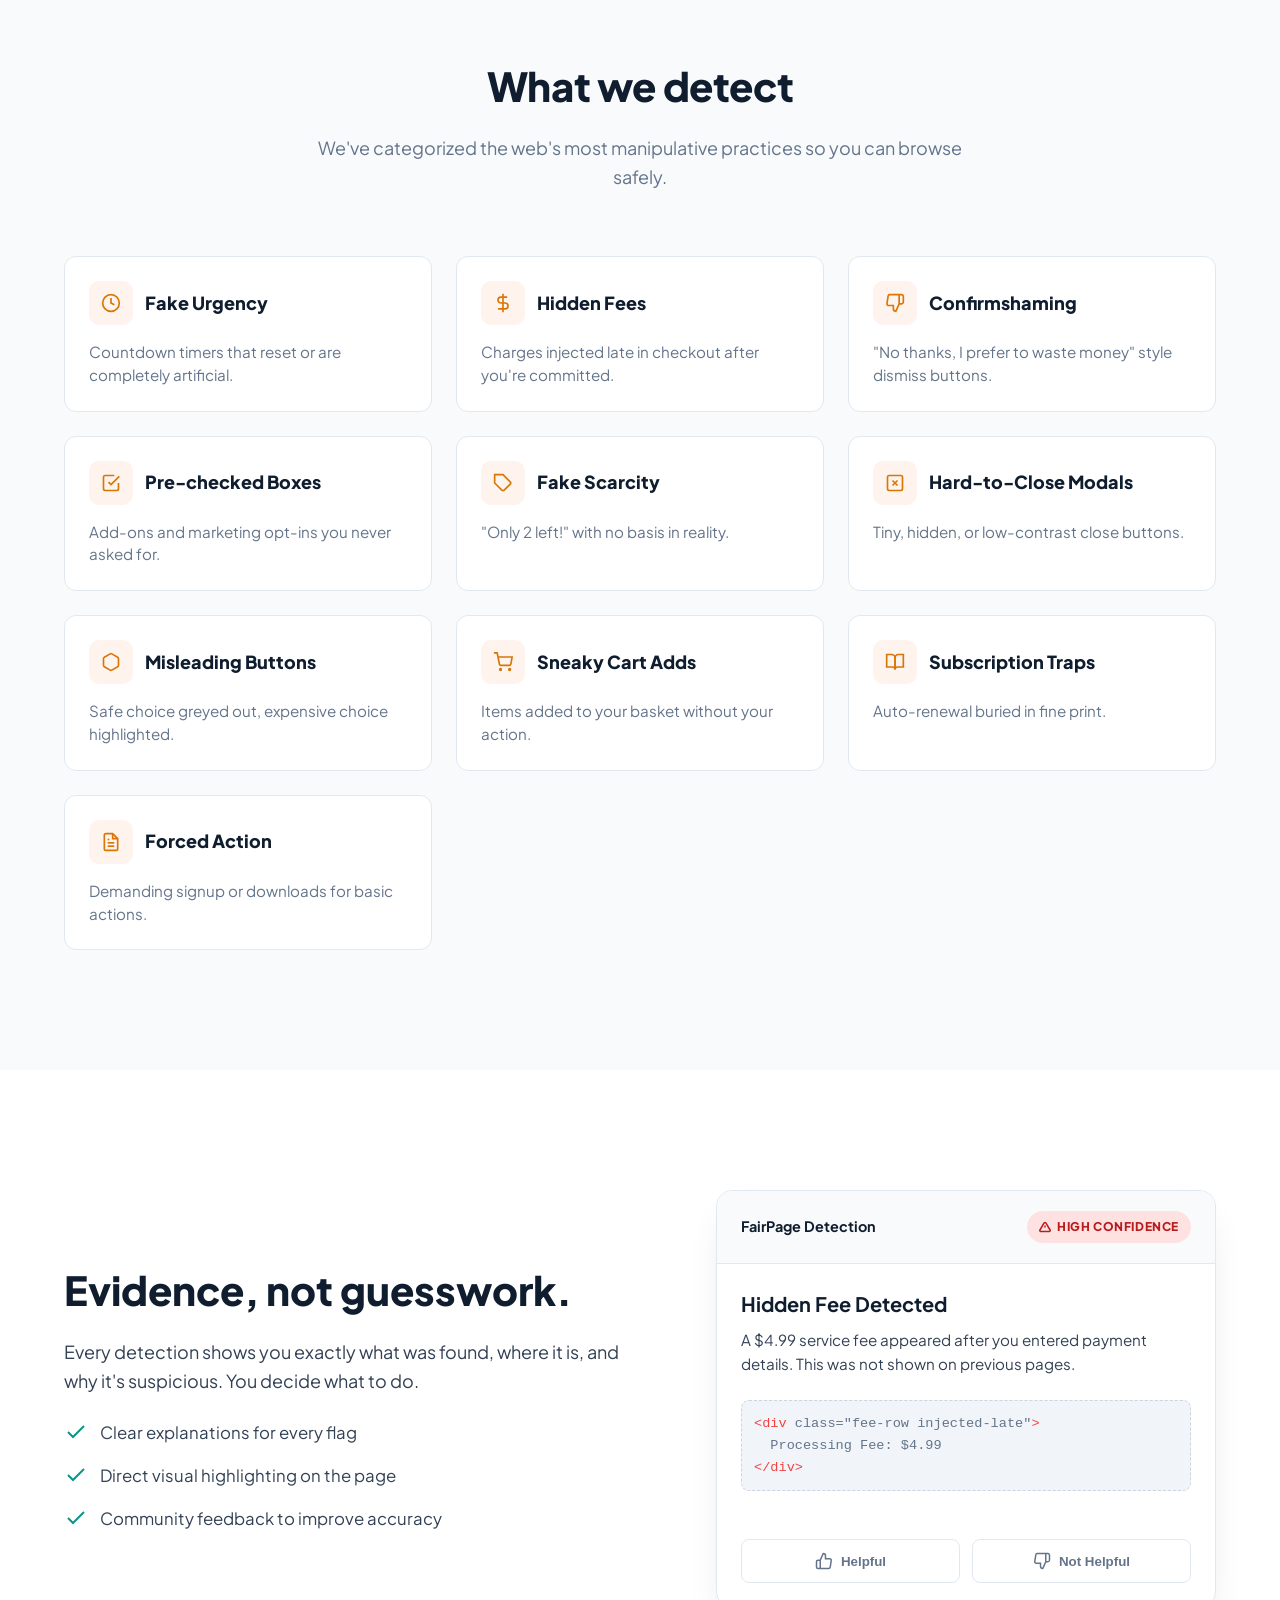
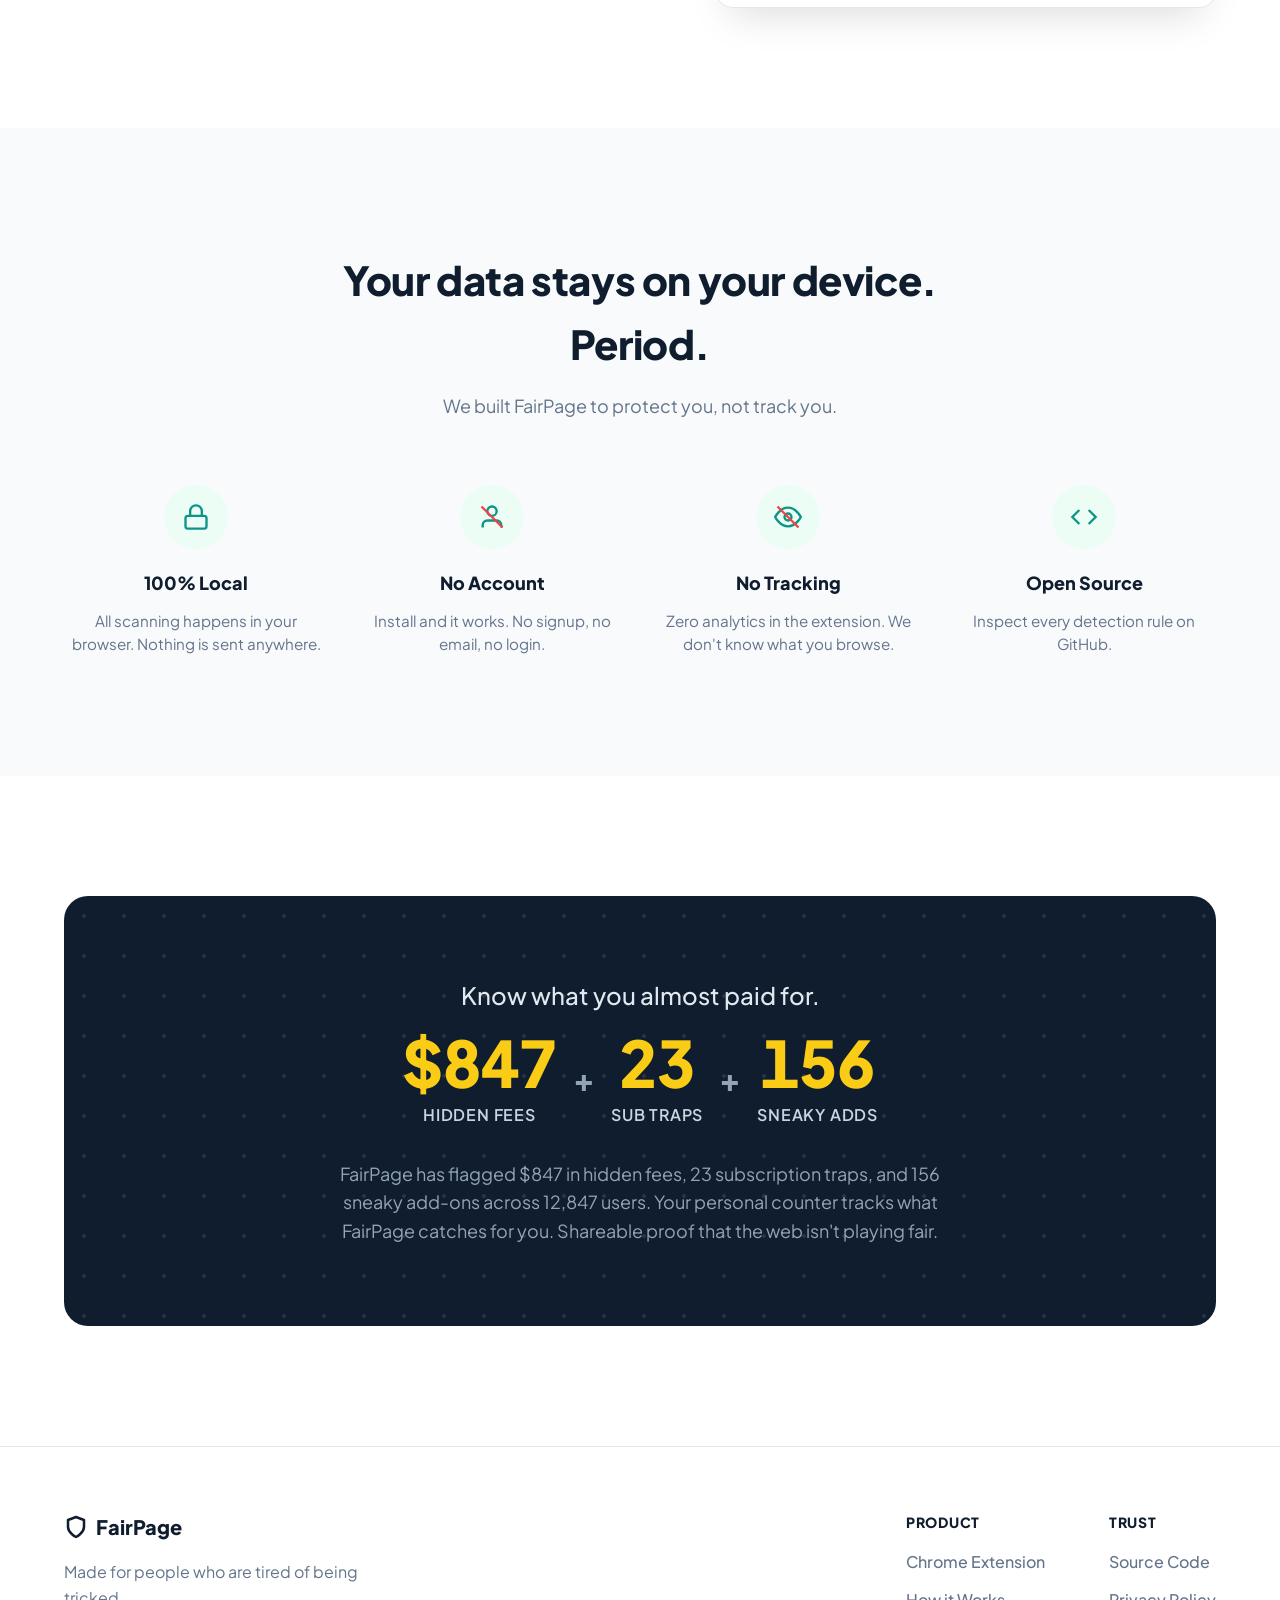
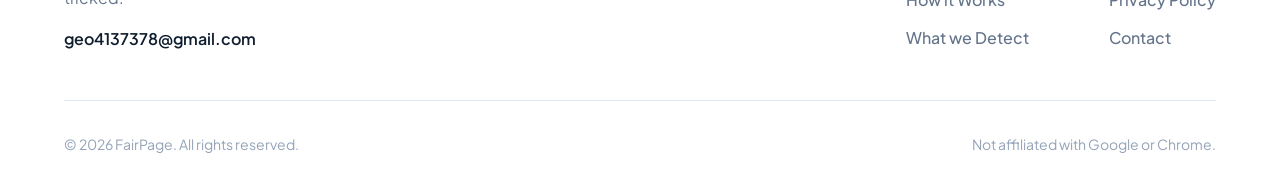
==== commit 4647e2f3: "Update contact email" ====
--- a/index.html
+++ b/index.html
@@ -322,7 +322,7 @@
                         FairPage
                     </div>
                     <p>Made for people who are tired of being tricked.</p>
-                    <a href="mailto:fairpage.contact@gmail.com" style="color: var(--primary); font-weight: 600;">fairpage.contact@gmail.com</a>
+                    <a href="mailto:geo4137378@gmail.com" style="color: var(--primary); font-weight: 600;">geo4137378@gmail.com</a>
                 </div>
                 <div class="footer-links">
                     <div class="footer-col">
@@ -338,7 +338,7 @@
                         <ul>
                             <li><a href="GITHUB_REPO_URL_PLACEHOLDER" target="_blank">Source Code</a></li>
                             <li><a href="privacy.html">Privacy Policy</a></li>
-                            <li><a href="mailto:fairpage.contact@gmail.com">Contact</a></li>
+                            <li><a href="mailto:geo4137378@gmail.com">Contact</a></li>
                         </ul>
                     </div>
                 </div>
